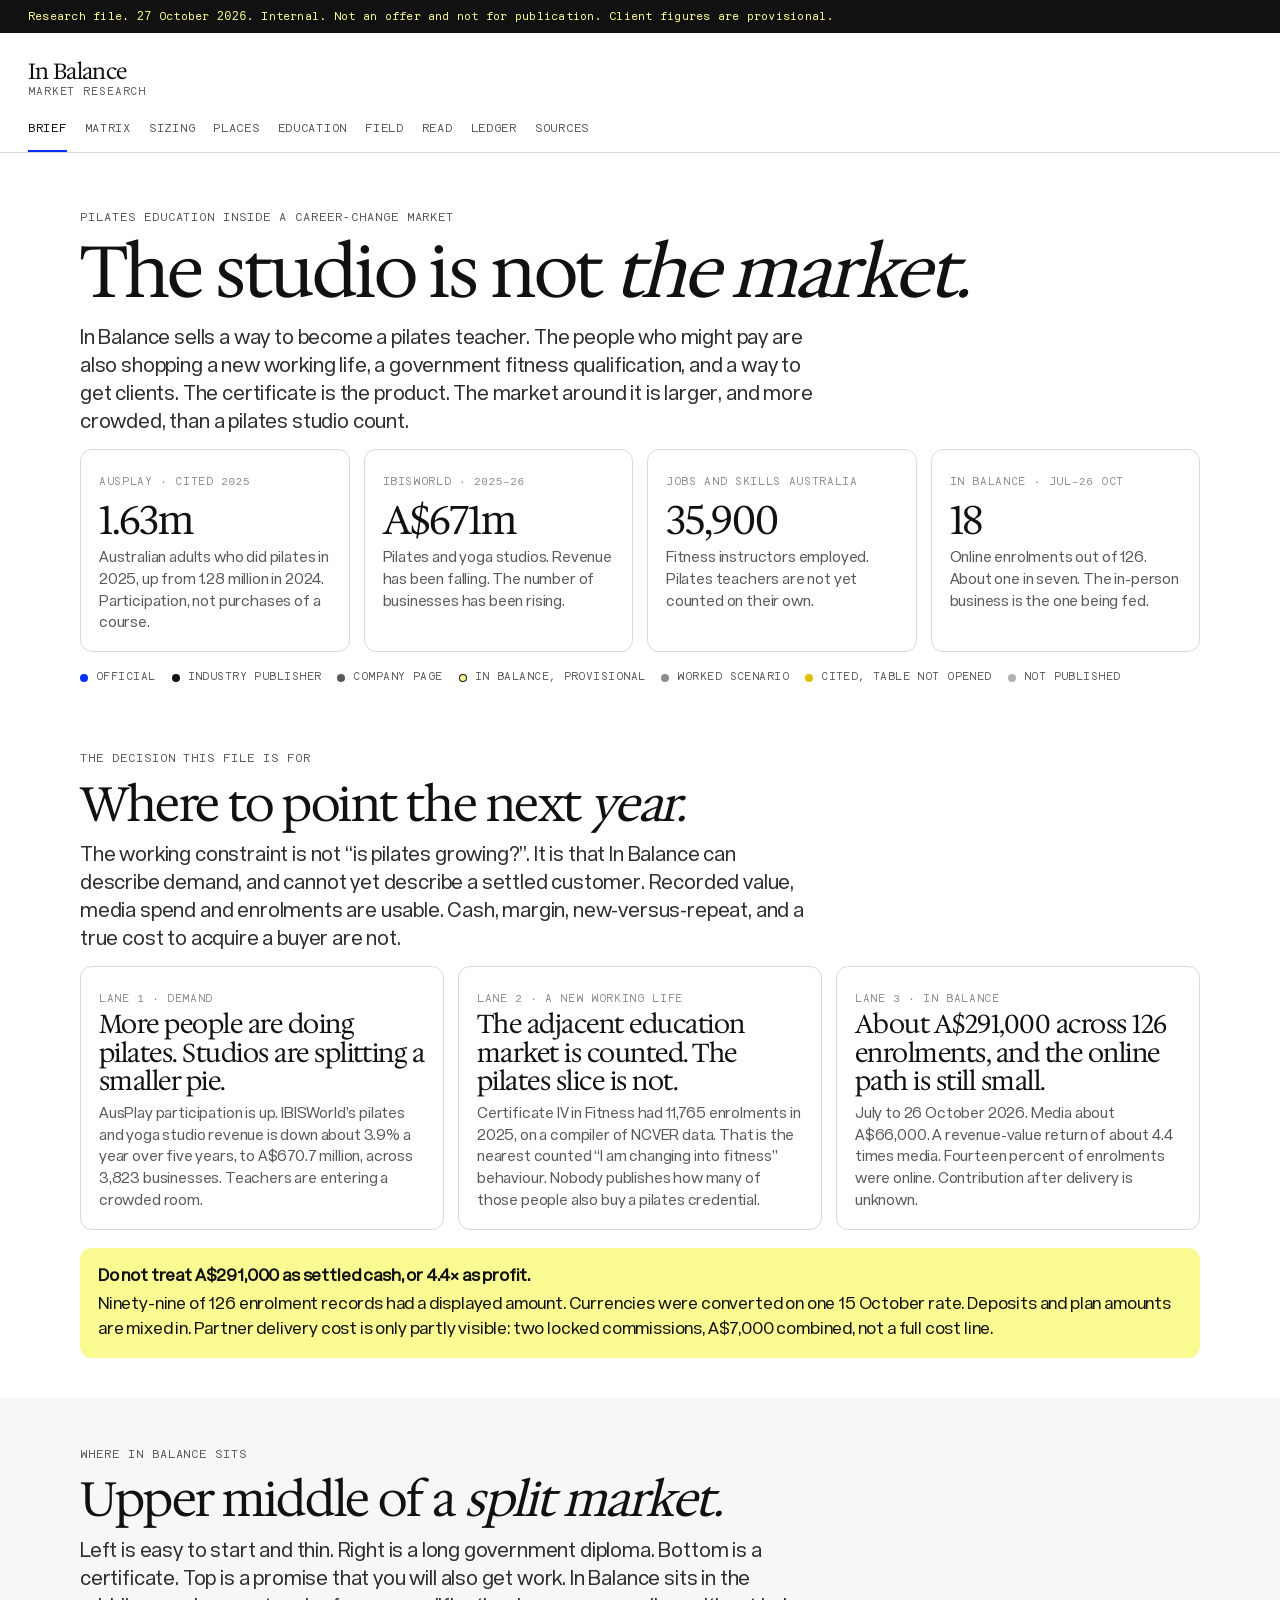
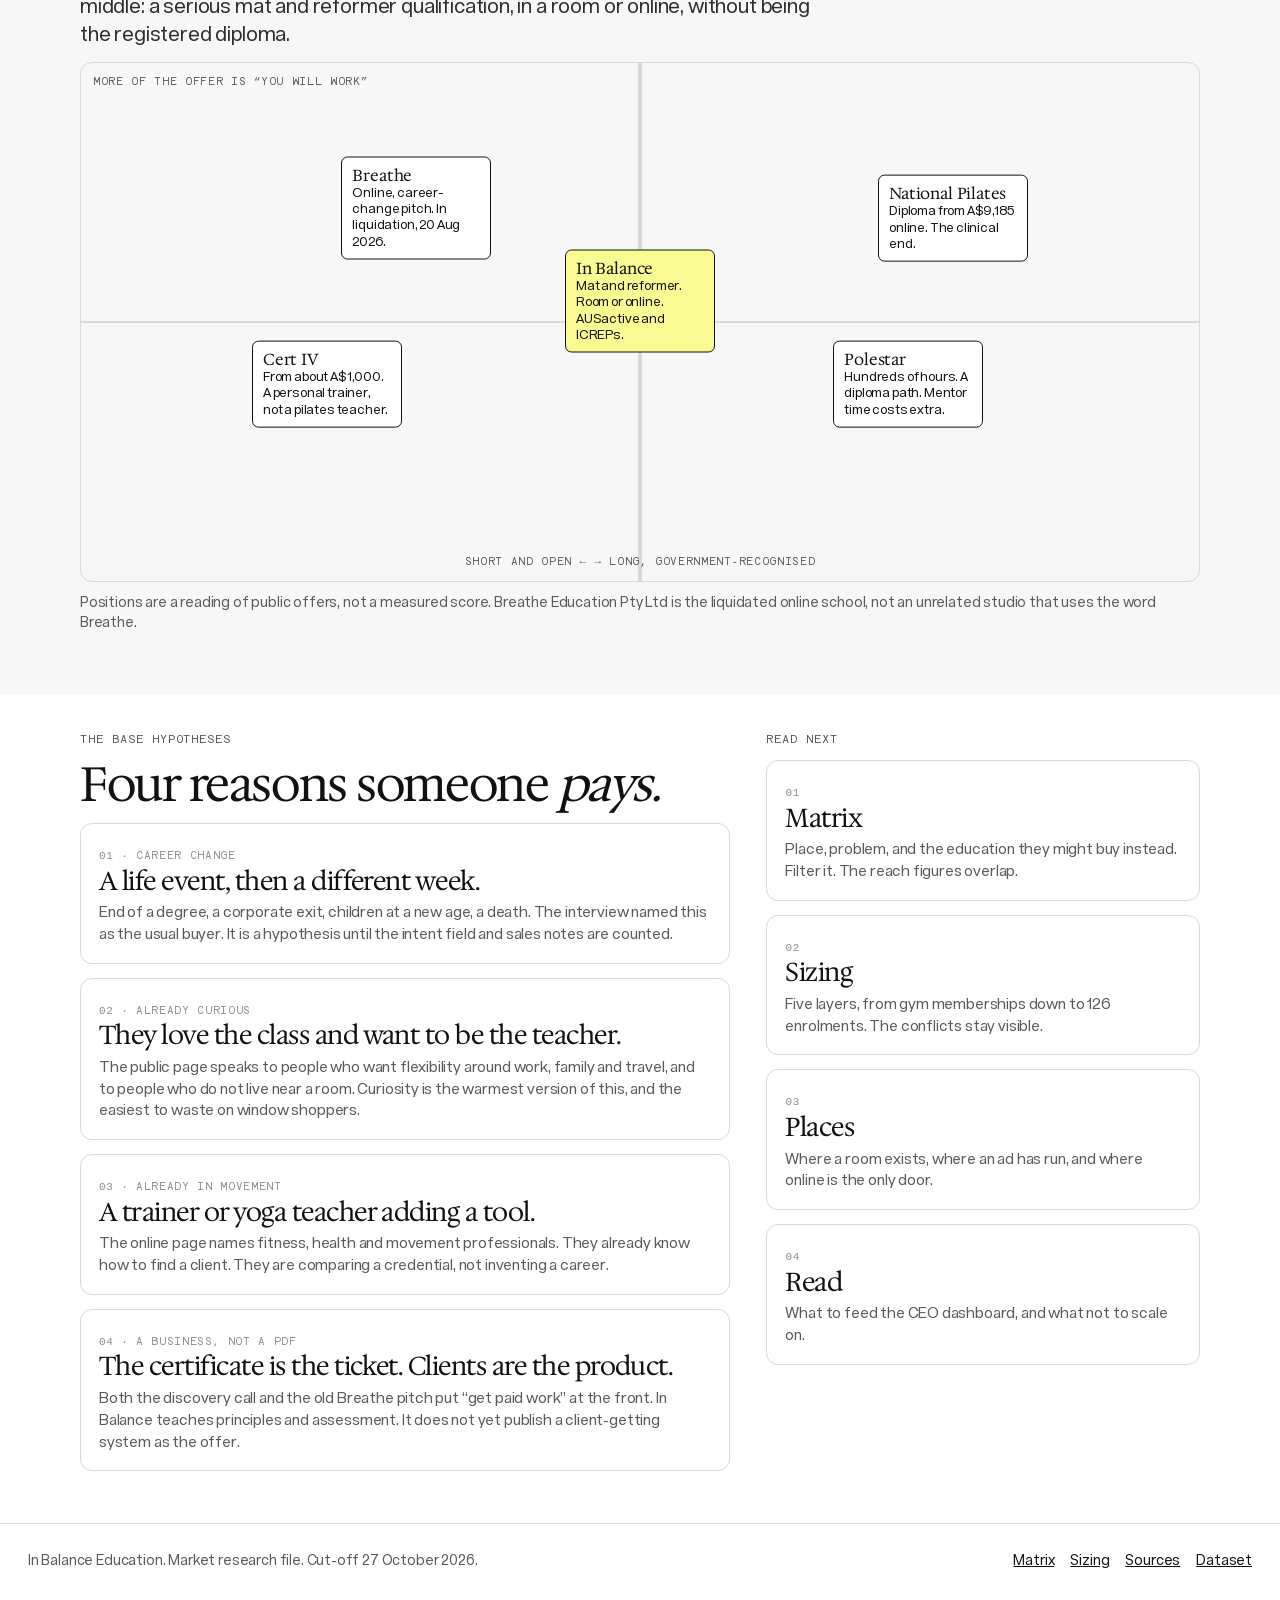
==== index.html @ efc1ca9b "Publish the In Balance market research file as a readable site." ====
<!DOCTYPE html>
<html lang="en-AU">
<head>
  <meta charset="utf-8" />
  <meta name="viewport" content="width=device-width, initial-scale=1" />
  <title>Brief · In Balance market research</title>
  <meta name="description" content="Internal market brief for In Balance Education. Pilates certification inside the wider fitness career-change market. Cut-off 27 October 2026." />
  <link rel="preconnect" href="https://fonts.googleapis.com" />
  <link rel="preconnect" href="https://fonts.gstatic.com" crossorigin />
  <link href="https://fonts.googleapis.com/css2?family=Hedvig+Letters+Serif:opsz@12..24&display=swap" rel="stylesheet" />
  <link rel="stylesheet" href="css/research.css" />
</head>
<body data-page="brief" data-cutoff="2026-10-27">
  <a class="skip" href="#content">Skip to content</a>
  <p class="draft">Research file. 27 October 2026. Internal. Not an offer and not for publication. Client figures are provisional.</p>
  <header class="nav">
    <a class="brand" href="index.html">
      <strong>In Balance</strong>
      <small>Market research</small>
    </a>
  </header>
  <nav class="chapters" aria-label="Report">
    <a href="index.html" aria-current="page">Brief</a>
    <a href="matrix.html">Matrix</a>
    <a href="sizing.html">Sizing</a>
    <a href="geos.html">Places</a>
    <a href="lanes.html">Education</a>
    <a href="competitors.html">Field</a>
    <a href="implications.html">Read</a>
    <a href="control-room.html">Ledger</a>
    <a href="sources.html">Sources</a>
  </nav>

  <main id="content">
    <section class="hero-page">
      <div class="wrap">
        <p class="kicker">Pilates education inside a career-change market</p>
        <h1>The studio is not <em>the market.</em></h1>
        <p class="lede">In Balance sells a way to become a pilates teacher. The people who might pay are also shopping a new working life, a government fitness qualification, and a way to get clients. The certificate is the product. The market around it is larger, and more crowded, than a pilates studio count.</p>
        <section class="callouts" aria-label="Key statistics">
          <article class="stat" data-grade="claim" data-stat="ausplay-pilates-2025">
            <span class="idx">AusPlay · cited 2025</span>
            <strong>1.63m</strong>
            <p>Australian adults who did pilates in 2025, up from 1.28 million in 2024. Participation, not purchases of a course.</p>
          </article>
          <article class="stat" data-grade="publisher" data-stat="ibis-studios-2026">
            <span class="idx">IBISWorld · 2025–26</span>
            <strong>A$671m</strong>
            <p>Pilates and yoga studios. Revenue has been falling. The number of businesses has been rising.</p>
          </article>
          <article class="stat" data-grade="official" data-stat="jsa-instructors">
            <span class="idx">Jobs and Skills Australia</span>
            <strong>35,900</strong>
            <p>Fitness instructors employed. Pilates teachers are not yet counted on their own.</p>
          </article>
          <article class="stat" data-grade="client" data-stat="inb-online-share">
            <span class="idx">In Balance · Jul–26 Oct</span>
            <strong>18</strong>
            <p>Online enrolments out of 126. About one in seven. The in-person business is the one being fed.</p>
          </article>
        </section>
        <ul class="grades" aria-label="How to read a colour">
          <li data-grade="official"><i></i> Official</li>
          <li data-grade="publisher"><i></i> Industry publisher</li>
          <li data-grade="primary"><i></i> Company page</li>
          <li data-grade="client"><i></i> In Balance, provisional</li>
          <li data-grade="derived"><i></i> Worked scenario</li>
          <li data-grade="claim"><i></i> Cited, table not opened</li>
          <li data-grade="gap"><i></i> Not published</li>
        </ul>
      </div>
    </section>

    <section class="section">
      <div class="wrap">
        <p class="kicker">The decision this file is for</p>
        <h2>Where to point the next <em>year.</em></h2>
        <p class="lede">The working constraint is not “is pilates growing?”. It is that In Balance can describe demand, and cannot yet describe a settled customer. Recorded value, media spend and enrolments are usable. Cash, margin, new-versus-repeat, and a true cost to acquire a buyer are not.</p>
        <div class="grid-3">
          <article class="card">
            <span class="idx">Lane 1 · Demand</span>
            <h3>More people are doing pilates. Studios are splitting a smaller pie.</h3>
            <p>AusPlay participation is up. IBISWorld’s pilates and yoga studio revenue is down about 3.9% a year over five years, to A$670.7 million, across 3,823 businesses. Teachers are entering a crowded room.</p>
          </article>
          <article class="card">
            <span class="idx">Lane 2 · A new working life</span>
            <h3>The adjacent education market is counted. The pilates slice is not.</h3>
            <p>Certificate IV in Fitness had 11,765 enrolments in 2025, on a compiler of NCVER data. That is the nearest counted “I am changing into fitness” behaviour. Nobody publishes how many of those people also buy a pilates credential.</p>
          </article>
          <article class="card">
            <span class="idx">Lane 3 · In Balance</span>
            <h3>About A$291,000 across 126 enrolments, and the online path is still small.</h3>
            <p>July to 26 October 2026. Media about A$66,000. A revenue-value return of about 4.4 times media. Fourteen percent of enrolments were online. Contribution after delivery is unknown.</p>
          </article>
        </div>
        <div class="callout">
          <strong>Do not treat A$291,000 as settled cash, or 4.4× as profit.</strong>
          Ninety-nine of 126 enrolment records had a displayed amount. Currencies were converted on one 15 October rate. Deposits and plan amounts are mixed in. Partner delivery cost is only partly visible: two locked commissions, A$7,000 combined, not a full cost line.
        </div>
      </div>
    </section>

    <section class="section paper">
      <div class="wrap">
        <p class="kicker">Where In Balance sits</p>
        <h2>Upper middle of a <em>split market.</em></h2>
        <p class="lede">Left is easy to start and thin. Right is a long government diploma. Bottom is a certificate. Top is a promise that you will also get work. In Balance sits in the middle: a serious mat and reformer qualification, in a room or online, without being the registered diploma.</p>
        <div class="map" aria-label="Position of In Balance against other ways to train">
          <span class="axis y">More of the offer is “you will work”</span>
          <span class="axis x">Short and open ← → long, government-recognised</span>
          <div class="plot" style="left: 22%; top: 62%;"><b>Cert IV</b>From about A$1,000. A personal trainer, not a pilates teacher.</div>
          <div class="plot" style="left: 30%; top: 28%;"><b>Breathe</b>Online, career-change pitch. In liquidation, 20 Aug 2026.</div>
          <div class="plot inb" style="left: 50%; top: 46%;"><b>In Balance</b>Mat and reformer. Room or online. AUSactive and ICREPs.</div>
          <div class="plot" style="left: 74%; top: 62%;"><b>Polestar</b>Hundreds of hours. A diploma path. Mentor time costs extra.</div>
          <div class="plot" style="left: 78%; top: 30%;"><b>National Pilates</b>Diploma from A$9,185 online. The clinical end.</div>
        </div>
        <p class="note" style="margin-top: 12px;">Positions are a reading of public offers, not a measured score. Breathe Education Pty Ltd is the liquidated online school, not an unrelated studio that uses the word Breathe.</p>
      </div>
    </section>

    <section class="section">
      <div class="wrap grid-2">
        <div>
          <p class="kicker">The base hypotheses</p>
          <h2>Four reasons someone <em>pays.</em></h2>
          <div class="grid-3" style="grid-template-columns: 1fr; margin-top: 8px;">
            <article class="card"><span class="idx">01 · Career change</span><h3>A life event, then a different week.</h3><p>End of a degree, a corporate exit, children at a new age, a death. The interview named this as the usual buyer. It is a hypothesis until the intent field and sales notes are counted.</p></article>
            <article class="card"><span class="idx">02 · Already curious</span><h3>They love the class and want to be the teacher.</h3><p>The public page speaks to people who want flexibility around work, family and travel, and to people who do not live near a room. Curiosity is the warmest version of this, and the easiest to waste on window shoppers.</p></article>
            <article class="card"><span class="idx">03 · Already in movement</span><h3>A trainer or yoga teacher adding a tool.</h3><p>The online page names fitness, health and movement professionals. They already know how to find a client. They are comparing a credential, not inventing a career.</p></article>
            <article class="card"><span class="idx">04 · A business, not a PDF</span><h3>The certificate is the ticket. Clients are the product.</h3><p>Both the discovery call and the old Breathe pitch put “get paid work” at the front. In Balance teaches principles and assessment. It does not yet publish a client-getting system as the offer.</p></article>
          </div>
        </div>
        <div>
          <p class="kicker">Read next</p>
          <div class="grid-3" style="grid-template-columns: 1fr;">
            <a class="card" href="matrix.html"><span class="idx">01</span><h3>Matrix</h3><p>Place, problem, and the education they might buy instead. Filter it. The reach figures overlap.</p></a>
            <a class="card" href="sizing.html"><span class="idx">02</span><h3>Sizing</h3><p>Five layers, from gym memberships down to 126 enrolments. The conflicts stay visible.</p></a>
            <a class="card" href="geos.html"><span class="idx">03</span><h3>Places</h3><p>Where a room exists, where an ad has run, and where online is the only door.</p></a>
            <a class="card" href="implications.html"><span class="idx">04</span><h3>Read</h3><p>What to feed the CEO dashboard, and what not to scale on.</p></a>
          </div>
        </div>
      </div>
    </section>
  </main>

  <footer class="site-foot">
    <div>In Balance Education. Market research file. Cut-off 27 October 2026.</div>
    <nav aria-label="Footer">
      <a href="matrix.html">Matrix</a>
      <a href="sizing.html">Sizing</a>
      <a href="sources.html">Sources</a>
      <a href="data/research.json">Dataset</a>
    </nav>
  </footer>
</body>
</html>
---- css/research.css ----
@font-face {
  font-family: Acronym;
  src: url("../assets/fonts/Acronym.woff2") format("woff2");
  font-weight: 400;
  font-style: normal;
  font-display: swap;
}
@font-face {
  font-family: "CS Alice Mono";
  src: url("../assets/fonts/CSAliceMono.woff2") format("woff2");
  font-weight: 400;
  font-style: normal;
  font-display: swap;
}

:root {
  --white: #ffffff;
  --grey: #f7f7f7;
  --ink: #111111;
  --dark: #2e2e2e;
  --secondary: #595959;
  --mid: #8c8c8c;
  --hint: #b3b3b3;
  --stroke: #d9d9d9;
  --yellow: #f9fa92;
  --blue: #002fff;
  --blue-soft: #e5eaff;
  --career: #111111;
  --curious: #002fff;
  --mover: #595959;
  --business: #8a7a00;
  --radius: 0.7em;
  --side: 28px;
  --serif: "Hedvig Letters Serif", "Iowan Old Style", Palatino, serif;
  --sans: Acronym, Arial, sans-serif;
  --mono: "CS Alice Mono", ui-monospace, SFMono-Regular, Menlo, monospace;
}

* { box-sizing: border-box; }
html { scroll-behavior: smooth; }
body {
  margin: 0;
  background: var(--white);
  color: var(--ink);
  font-family: var(--sans);
  font-size: 17px;
  line-height: 1.45;
  letter-spacing: -0.01em;
}
img { max-width: 100%; display: block; }
a { color: inherit; }
button, select, input { font: inherit; color: inherit; }
em {
  font-family: var(--serif);
  font-style: italic;
  font-weight: 400;
}

.skip {
  position: absolute;
  left: 12px;
  top: -48px;
  background: var(--blue);
  color: white;
  padding: 8px 12px;
  z-index: 80;
}
.skip:focus { top: 12px; }

.draft {
  position: sticky;
  top: 0;
  z-index: 40;
  background: var(--ink);
  color: var(--yellow);
  font-family: var(--mono);
  font-size: 12px;
  letter-spacing: 0.02em;
  padding: 8px var(--side);
}

.nav {
  display: flex;
  align-items: center;
  justify-content: space-between;
  gap: 18px;
  padding: 16px var(--side) 0;
  background: var(--white);
}
.brand {
  display: flex;
  flex-direction: column;
  text-decoration: none;
  line-height: 1;
}
.brand strong {
  font-family: var(--serif);
  font-size: 22px;
  font-weight: 400;
  letter-spacing: -0.03em;
}
.brand small {
  margin-top: 4px;
  font-family: var(--mono);
  font-size: 11px;
  letter-spacing: 0.08em;
  text-transform: uppercase;
  color: var(--secondary);
}

.chapters {
  display: flex;
  flex-wrap: wrap;
  gap: 6px 18px;
  padding: 12px var(--side) 0;
  border-bottom: 1px solid var(--stroke);
  background: var(--white);
}
.chapters a {
  text-decoration: none;
  font-family: var(--mono);
  font-size: 12px;
  letter-spacing: 0.06em;
  text-transform: uppercase;
  color: var(--secondary);
  padding: 10px 0 12px;
  border-bottom: 2px solid transparent;
}
.chapters a[aria-current="page"] {
  color: var(--ink);
  border-bottom-color: var(--blue);
}

.wrap { width: min(1120px, calc(100% - 48px)); margin: 0 auto; }
.hero-page { padding: 56px 0 28px; }
.kicker {
  font-family: var(--mono);
  font-size: 12px;
  letter-spacing: 0.08em;
  text-transform: uppercase;
  color: var(--secondary);
  margin: 0 0 12px;
}
h1 {
  font-family: var(--serif);
  font-weight: 400;
  font-size: clamp(42px, 6vw, 72px);
  line-height: 0.95;
  letter-spacing: -0.03em;
  margin: 0 0 18px;
}
h2 {
  font-family: var(--serif);
  font-weight: 400;
  font-size: clamp(32px, 4vw, 48px);
  line-height: 1.02;
  letter-spacing: -0.03em;
  margin: 0 0 14px;
}
h3 {
  font-family: var(--serif);
  font-weight: 400;
  font-size: 26px;
  line-height: 1.1;
  letter-spacing: -0.02em;
  margin: 0 0 8px;
}
p { margin: 0 0 12px; }
.lede { font-size: 20px; line-height: 1.4; max-width: 46rem; color: var(--dark); }

.section { padding: 36px 0 12px; }
.paper { background: var(--grey); }
.section.paper { padding: 48px 0; margin-top: 28px; }

.callouts, .grid-3, .grid-2, .grid-4 {
  display: grid;
  gap: 14px;
}
.callouts, .grid-4 { grid-template-columns: repeat(4, 1fr); }
.grid-3 { grid-template-columns: repeat(3, 1fr); }
.grid-2 { grid-template-columns: 1.2fr 0.8fr; gap: 36px; align-items: start; }

.stat, .card {
  background: var(--white);
  border: 1px solid var(--stroke);
  border-radius: var(--radius);
  padding: 18px 18px 16px;
  text-decoration: none;
  display: block;
}
.paper .stat, .paper .card { background: var(--white); }
.stat strong {
  display: block;
  font-family: var(--serif);
  font-size: 40px;
  font-weight: 400;
  letter-spacing: -0.03em;
  line-height: 1;
  margin: 8px 0;
}
.stat p, .card p { color: var(--secondary); font-size: 15px; margin: 0; }
.idx {
  font-family: var(--mono);
  font-size: 11px;
  letter-spacing: 0.06em;
  text-transform: uppercase;
  color: var(--mid);
}
.card:hover { border-color: var(--ink); }

.grades { display: flex; flex-wrap: wrap; gap: 10px 16px; list-style: none; padding: 18px 0 0; margin: 0; }
.grades li { display: flex; align-items: center; gap: 8px; font-family: var(--mono); font-size: 11px; letter-spacing: 0.04em; text-transform: uppercase; color: var(--secondary); }
.grades i, .dot {
  width: 8px; height: 8px; border-radius: 99px; display: inline-block; background: var(--mid);
}
[data-grade="official"] i, .dot.official { background: var(--blue); }
[data-grade="publisher"] i, .dot.publisher { background: var(--ink); }
[data-grade="primary"] i, .dot.primary { background: var(--secondary); }
[data-grade="client"] i, .dot.client { background: var(--yellow); box-shadow: inset 0 0 0 1px var(--ink); }
[data-grade="derived"] i, .dot.derived { background: var(--mid); }
[data-grade="claim"] i, .dot.claim { background: #e2c200; }
[data-grade="gap"] i, .dot.gap { background: var(--hint); }

.callout {
  margin-top: 18px;
  padding: 16px 18px;
  border-radius: var(--radius);
  background: var(--yellow);
  color: var(--ink);
}
.callout strong { display: block; margin-bottom: 4px; }
.callout.warn { background: var(--grey); border: 1px solid var(--stroke); }

table {
  width: 100%;
  border-collapse: collapse;
  font-size: 15px;
}
th, td {
  text-align: left;
  vertical-align: top;
  padding: 12px 10px;
  border-bottom: 1px solid var(--stroke);
}
th {
  font-family: var(--mono);
  font-size: 11px;
  letter-spacing: 0.06em;
  text-transform: uppercase;
  color: var(--secondary);
  font-weight: 400;
}
tr[data-grade="client"] td:first-child { box-shadow: inset 3px 0 0 var(--yellow); }
tr[data-grade="official"] td:first-child { box-shadow: inset 3px 0 0 var(--blue); }
tr[data-grade="gap"] td { color: var(--mid); }
.table-wrap { overflow-x: auto; border: 1px solid var(--stroke); border-radius: var(--radius); }
.table-wrap table { min-width: 720px; }
.table-wrap th, .table-wrap td { background: var(--white); }

.map {
  position: relative;
  height: 520px;
  overflow: hidden;
  border: 1px solid var(--stroke);
  border-radius: var(--radius);
  background:
    linear-gradient(to right, transparent 49.8%, var(--stroke) 49.8%, var(--stroke) 50.2%, transparent 50.2%),
    linear-gradient(to bottom, transparent 49.8%, var(--stroke) 49.8%, var(--stroke) 50.2%, transparent 50.2%),
    var(--grey);
}
.map span.axis {
  position: absolute;
  font-family: var(--mono);
  font-size: 11px;
  letter-spacing: 0.06em;
  text-transform: uppercase;
  color: var(--secondary);
}
.map .axis.x { bottom: 10px; left: 0; right: 0; text-align: center; }
.map .axis.y { top: 12px; left: 12px; }
.plot {
  position: absolute;
  transform: translate(-50%, -50%);
  max-width: 150px;
  background: var(--white);
  border: 1px solid var(--ink);
  border-radius: 0.5em;
  padding: 8px 10px;
  font-size: 13px;
  line-height: 1.25;
}
.plot b { display: block; font-weight: 400; font-family: var(--serif); font-size: 16px; }
.plot.inb { background: var(--yellow); }

.site-foot {
  display: flex;
  justify-content: space-between;
  gap: 16px;
  flex-wrap: wrap;
  padding: 28px var(--side) 40px;
  margin-top: 40px;
  border-top: 1px solid var(--stroke);
  color: var(--secondary);
  font-size: 14px;
}
.site-foot nav { display: flex; gap: 16px; }
.site-foot a { color: var(--ink); }

/* Matrix explorer */
.deck {
  display: grid;
  gap: 12px;
  padding: 16px;
  border: 1px solid var(--stroke);
  border-radius: var(--radius);
  background: var(--grey);
  margin: 8px 0 18px;
}
.deck-top, .filters, .views { display: flex; flex-wrap: wrap; gap: 8px; align-items: end; }
.search {
  flex: 1;
  min-width: 220px;
  border: 1px solid var(--stroke);
  background: var(--white);
  border-radius: 999px;
  padding: 10px 16px;
}
.filters label { display: flex; flex-direction: column; gap: 4px; font-family: var(--mono); font-size: 11px; letter-spacing: 0.05em; text-transform: uppercase; color: var(--secondary); }
.filters select {
  background: var(--white);
  border: 1px solid var(--stroke);
  border-radius: 999px;
  padding: 8px 12px;
  min-width: 160px;
}
.view-btn, .text-btn {
  border: 1px solid var(--stroke);
  background: var(--white);
  border-radius: 999px;
  padding: 8px 14px;
  cursor: pointer;
}
.view-btn[aria-pressed="true"], .text-btn.primary {
  background: var(--ink);
  color: var(--white);
  border-color: var(--ink);
}
.kpis { display: grid; grid-template-columns: repeat(4, 1fr); gap: 12px; margin-bottom: 16px; }
.kpi {
  border-top: 1px solid var(--ink);
  padding-top: 10px;
}
.kpi b {
  display: block;
  font-family: var(--serif);
  font-size: 34px;
  font-weight: 400;
  letter-spacing: -0.03em;
  line-height: 1;
  margin: 6px 0;
}
.kpi span { color: var(--secondary); font-size: 14px; }

.columns { display: grid; grid-template-columns: repeat(4, 1fr); gap: 12px; }
.column { background: var(--grey); border-radius: var(--radius); padding: 12px; min-height: 240px; }
.column header { display: flex; justify-content: space-between; gap: 8px; margin-bottom: 10px; }
.column h3 { font-size: 22px; }
.seg {
  width: 100%;
  text-align: left;
  background: var(--white);
  border: 1px solid var(--stroke);
  border-radius: 0.6em;
  padding: 12px;
  margin-bottom: 8px;
  cursor: pointer;
}
.seg:hover, .seg:focus-visible { border-color: var(--blue); outline: none; }
.seg .meta { display: flex; justify-content: space-between; gap: 8px; margin-bottom: 6px; }
.pill {
  font-family: var(--mono);
  font-size: 10px;
  letter-spacing: 0.05em;
  text-transform: uppercase;
  background: var(--blue-soft);
  color: var(--blue);
  border-radius: 99px;
  padding: 3px 7px;
}
.seg p { font-size: 14px; color: var(--secondary); }

.bars { display: flex; flex-direction: column; gap: 10px; }
.bar-row { display: grid; grid-template-columns: 220px 1fr 120px; gap: 10px; align-items: center; font-size: 14px; }
.bar { height: 10px; background: var(--grey); border-radius: 99px; overflow: hidden; }
.bar i { display: block; height: 100%; background: var(--ink); }
.bar i.blue { background: var(--blue); }
.bar i.yellow { background: #d6d75a; }
.note { color: var(--secondary); font-size: 14px; }

.drawer-back {
  position: fixed;
  inset: 0;
  background: rgba(17, 17, 17, 0.35);
  z-index: 60;
  display: none;
}
.drawer-back.open { display: block; }
.drawer {
  position: fixed;
  top: 0;
  right: 0;
  height: 100%;
  width: min(520px, 100%);
  background: var(--white);
  z-index: 70;
  overflow: auto;
  padding: 28px 24px 48px;
  transform: translateX(100%);
  transition: transform 0.35s var(--transition, cubic-bezier(0.625, 0.05, 0, 1));
}
.drawer-back.open .drawer { transform: none; }
.drawer h2 { font-size: 36px; }
.close {
  border: 0;
  background: var(--grey);
  border-radius: 99px;
  padding: 8px 12px;
  cursor: pointer;
}

.hidden { display: none !important; }

@media (max-width: 980px) {
  .callouts, .grid-4, .kpis, .columns, .grid-3 { grid-template-columns: 1fr 1fr; }
  .grid-2, .bar-row { grid-template-columns: 1fr; }
  .map { height: 640px; }
}
@media (max-width: 680px) {
  .callouts, .grid-4, .kpis, .columns, .grid-3, .grid-2 { grid-template-columns: 1fr; }
  .wrap { width: min(1120px, calc(100% - 32px)); }
  h1 { font-size: 40px; }
}

@media print {
  .draft, .nav, .chapters, .deck, .site-foot, .drawer-back { display: none !important; }
  body { font-size: 12px; }
  .section { break-inside: avoid; }
  a { text-decoration: none; }
}
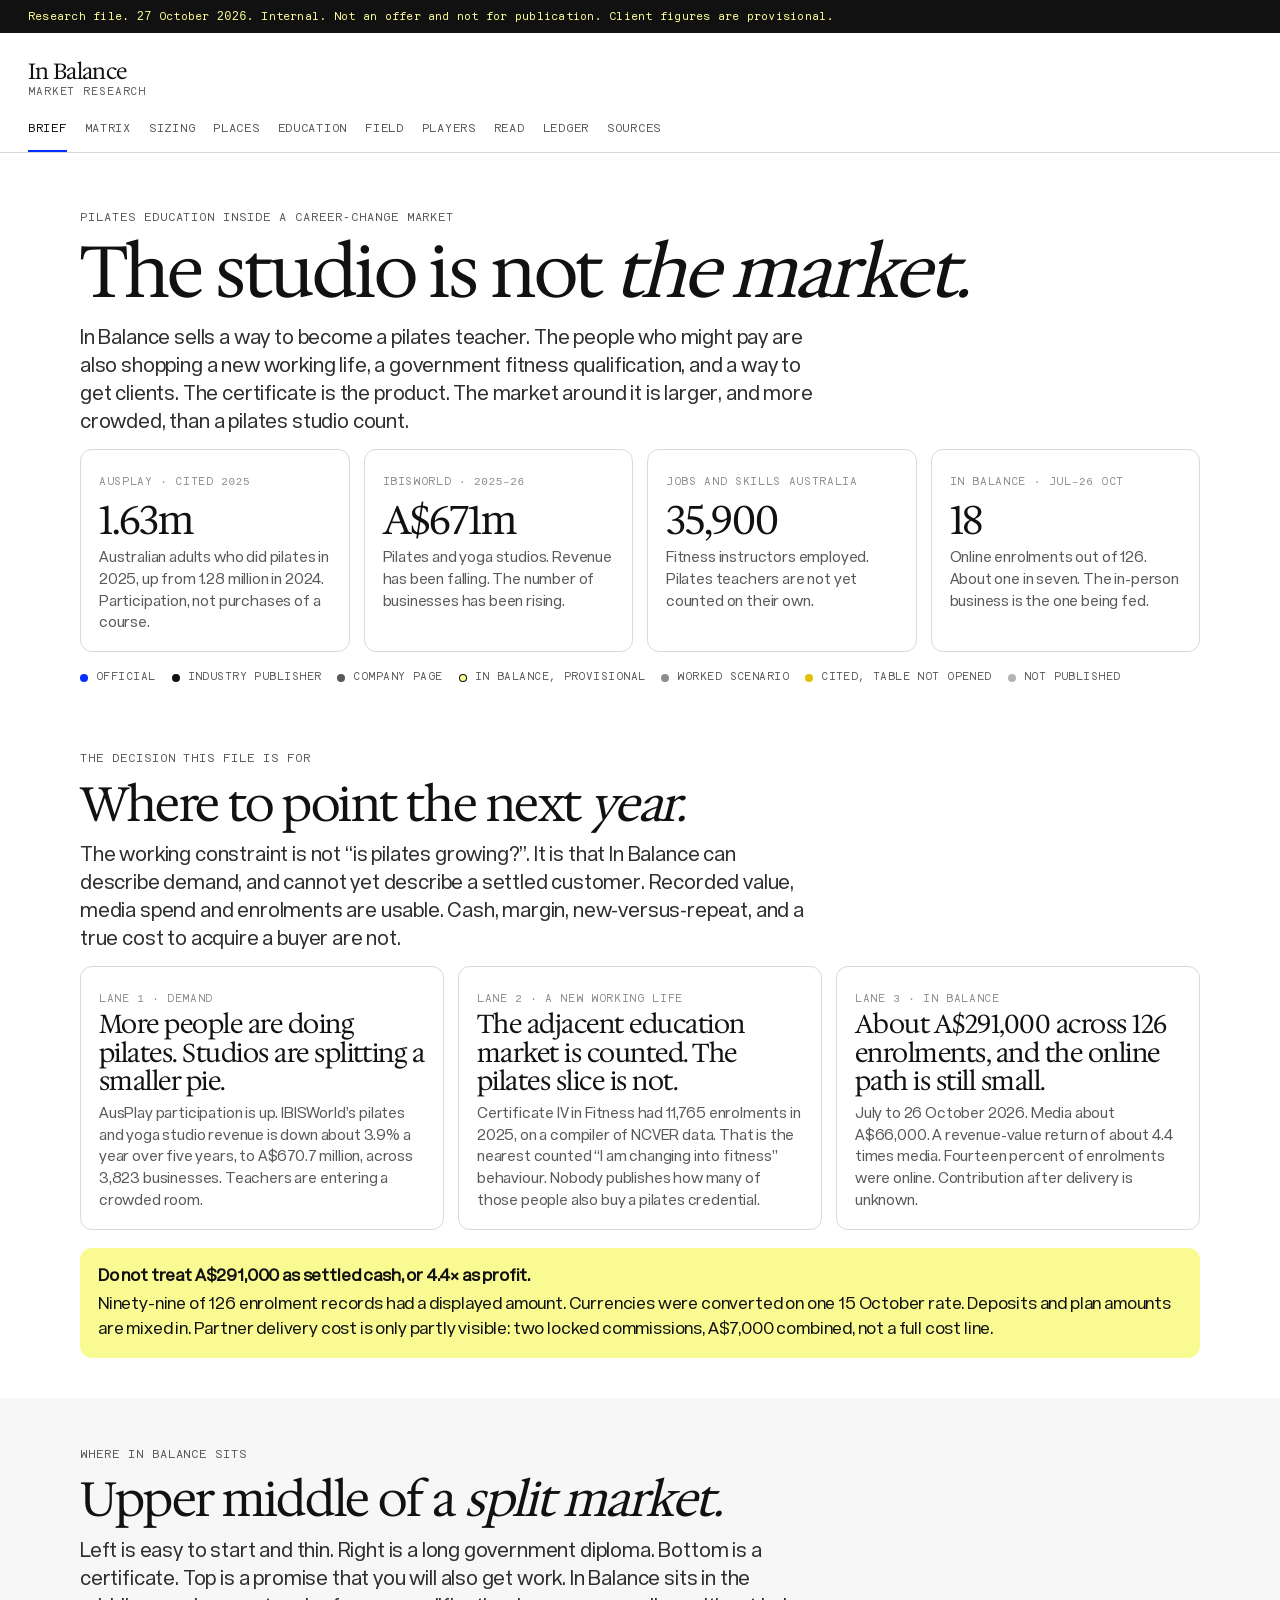
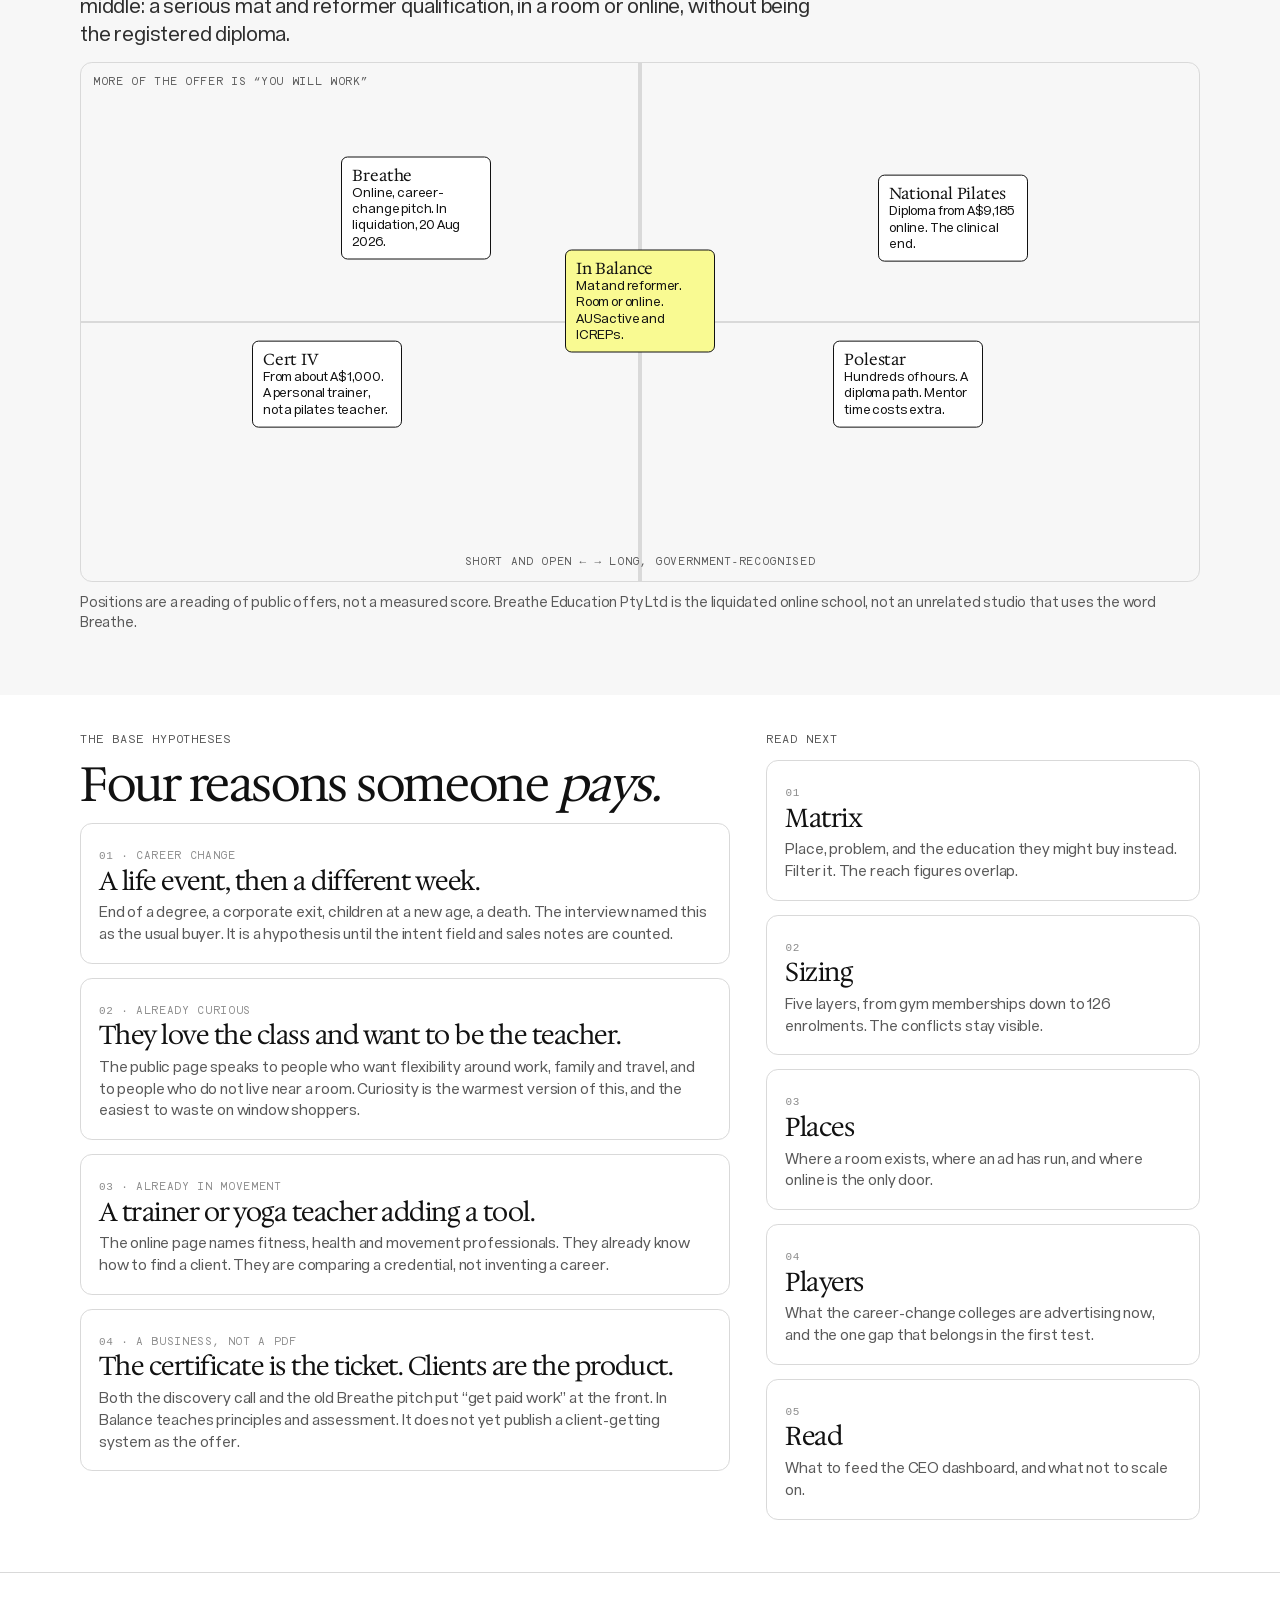
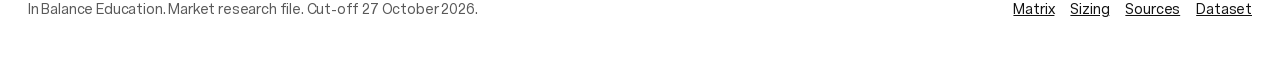
==== commit 91c2fbdb: "Record the career-change ads so the first test has one variable. The October file priced the schools" ====
--- a/index.html
+++ b/index.html
@@ -26,6 +26,7 @@
     <a href="geos.html">Places</a>
     <a href="lanes.html">Education</a>
     <a href="competitors.html">Field</a>
+    <a href="players.html">Players</a>
     <a href="implications.html">Read</a>
     <a href="control-room.html">Ledger</a>
     <a href="sources.html">Sources</a>
@@ -136,7 +137,8 @@
             <a class="card" href="matrix.html"><span class="idx">01</span><h3>Matrix</h3><p>Place, problem, and the education they might buy instead. Filter it. The reach figures overlap.</p></a>
             <a class="card" href="sizing.html"><span class="idx">02</span><h3>Sizing</h3><p>Five layers, from gym memberships down to 126 enrolments. The conflicts stay visible.</p></a>
             <a class="card" href="geos.html"><span class="idx">03</span><h3>Places</h3><p>Where a room exists, where an ad has run, and where online is the only door.</p></a>
-            <a class="card" href="implications.html"><span class="idx">04</span><h3>Read</h3><p>What to feed the CEO dashboard, and what not to scale on.</p></a>
+            <a class="card" href="players.html"><span class="idx">04</span><h3>Players</h3><p>What the career-change colleges are advertising now, and the one gap that belongs in the first test.</p></a>
+            <a class="card" href="implications.html"><span class="idx">05</span><h3>Read</h3><p>What to feed the CEO dashboard, and what not to scale on.</p></a>
           </div>
         </div>
       </div>
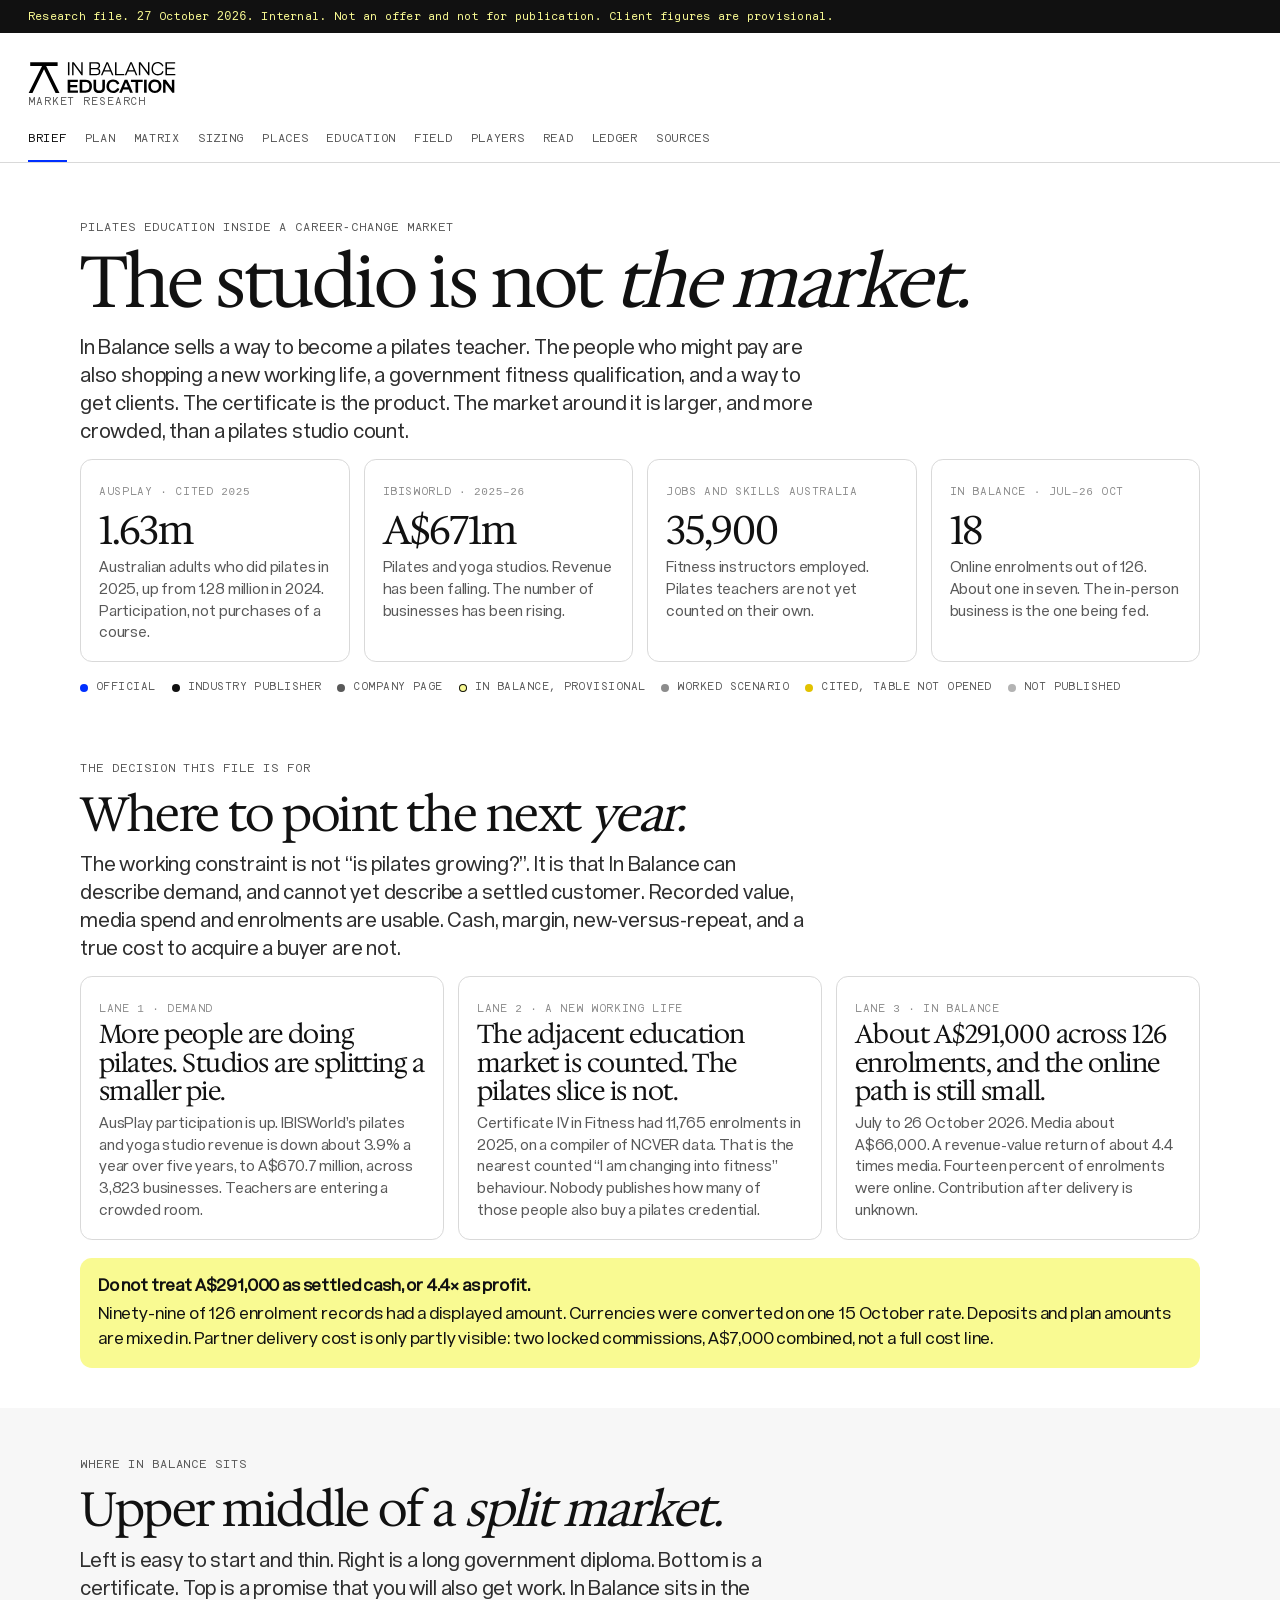
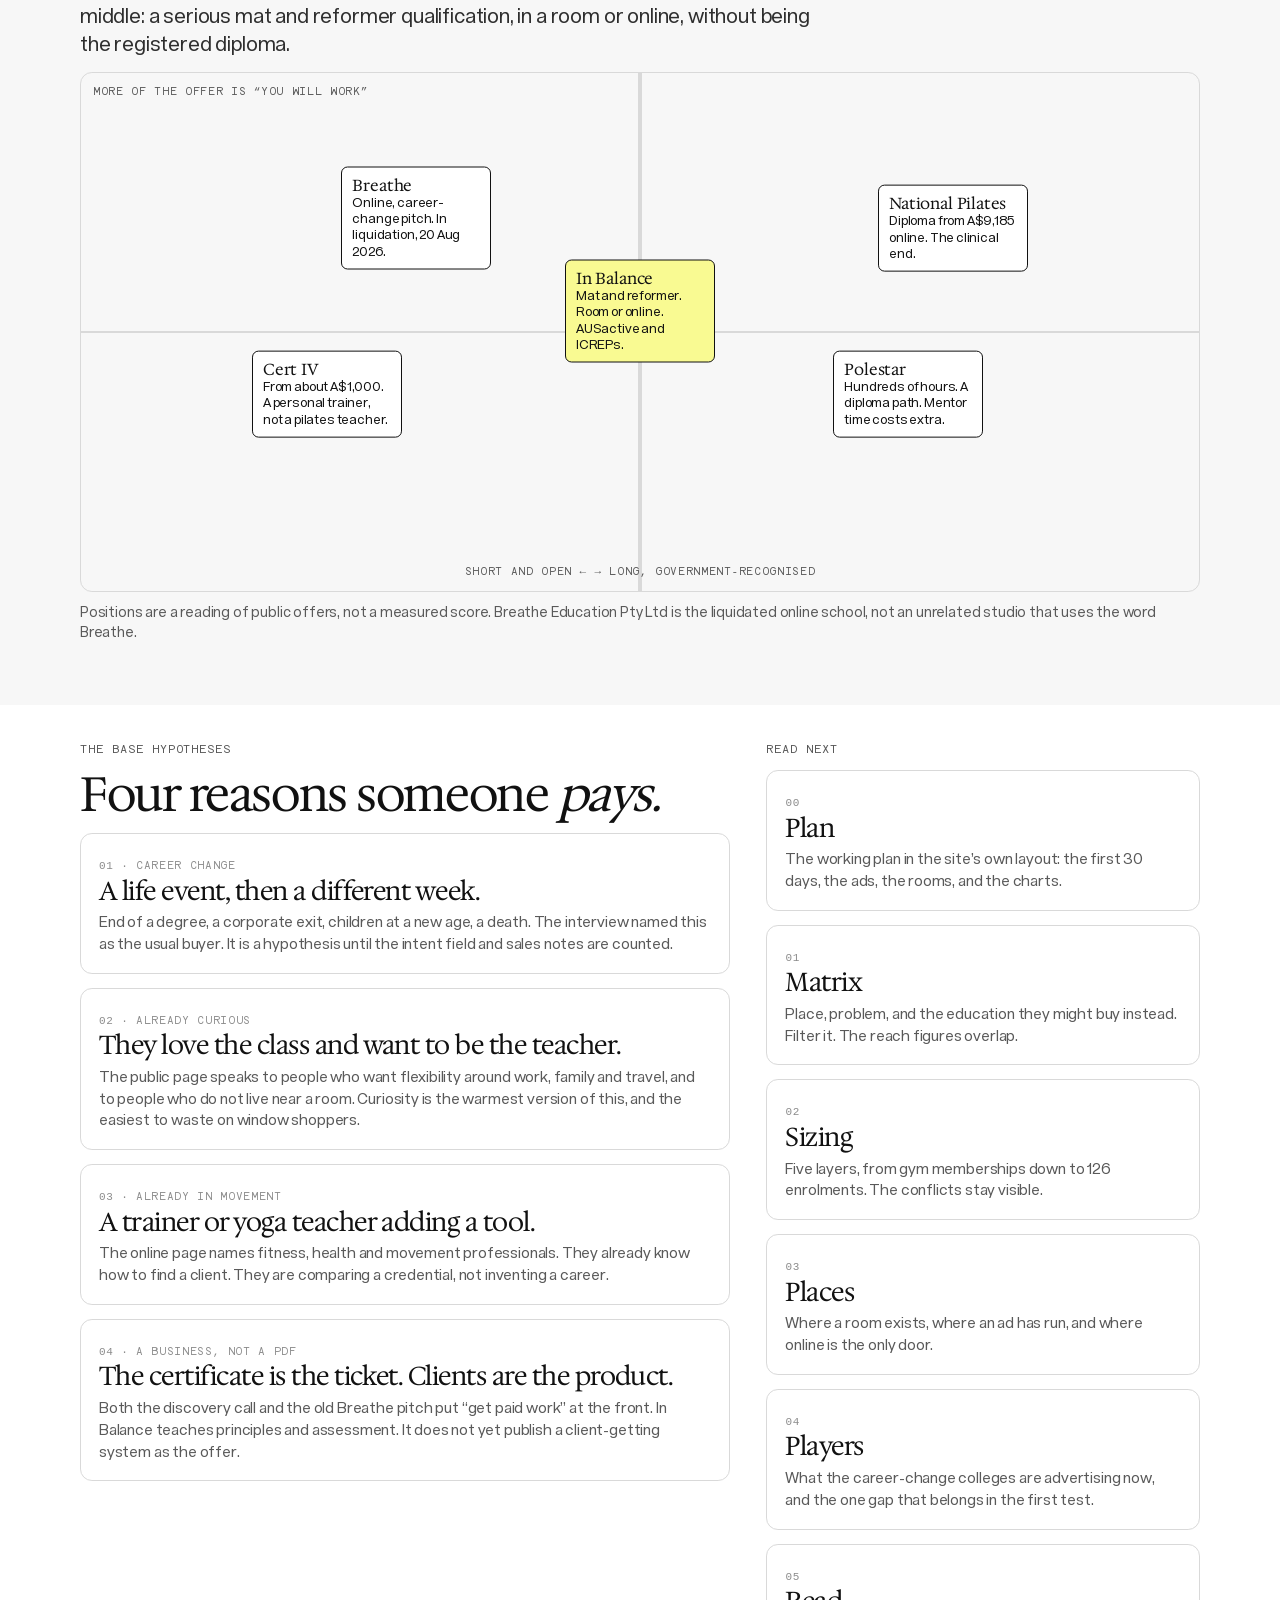
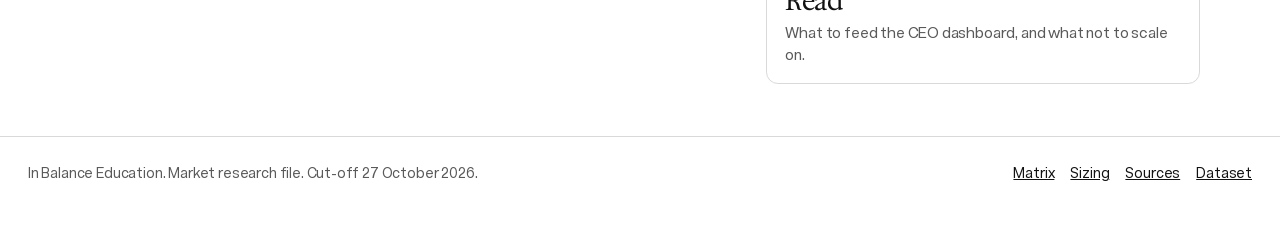
==== commit 2c208885: "Host the working plan in the research site, in In Balance’s own layout. The first 30 days, the captu" ====
--- a/index.html
+++ b/index.html
@@ -20,7 +20,7 @@
     </a>
   </header>
   <nav class="chapters" aria-label="Report">
-    <a href="index.html" aria-current="page">Brief</a>
+    <a href="index.html" aria-current="page">Brief</a><a href="plan.html">Plan</a>
     <a href="matrix.html">Matrix</a>
     <a href="sizing.html">Sizing</a>
     <a href="geos.html">Places</a>
@@ -134,6 +134,7 @@
         <div>
           <p class="kicker">Read next</p>
           <div class="grid-3" style="grid-template-columns: 1fr;">
+            <a class="card" href="plan.html"><span class="idx">00</span><h3>Plan</h3><p>The working plan in the site’s own layout: the first 30 days, the ads, the rooms, and the charts.</p></a>
             <a class="card" href="matrix.html"><span class="idx">01</span><h3>Matrix</h3><p>Place, problem, and the education they might buy instead. Filter it. The reach figures overlap.</p></a>
             <a class="card" href="sizing.html"><span class="idx">02</span><h3>Sizing</h3><p>Five layers, from gym memberships down to 126 enrolments. The conflicts stay visible.</p></a>
             <a class="card" href="geos.html"><span class="idx">03</span><h3>Places</h3><p>Where a room exists, where an ad has run, and where online is the only door.</p></a>
--- a/css/research.css
+++ b/css/research.css
@@ -94,10 +94,13 @@
   line-height: 1;
 }
 .brand strong {
-  font-family: var(--serif);
-  font-size: 22px;
-  font-weight: 400;
-  letter-spacing: -0.03em;
+  display: block;
+  width: 148px;
+  height: 32px;
+  background: url("../assets/logo.svg") left center / contain no-repeat;
+  text-indent: -999px;
+  overflow: hidden;
+  white-space: nowrap;
 }
 .brand small {
   margin-top: 4px;
